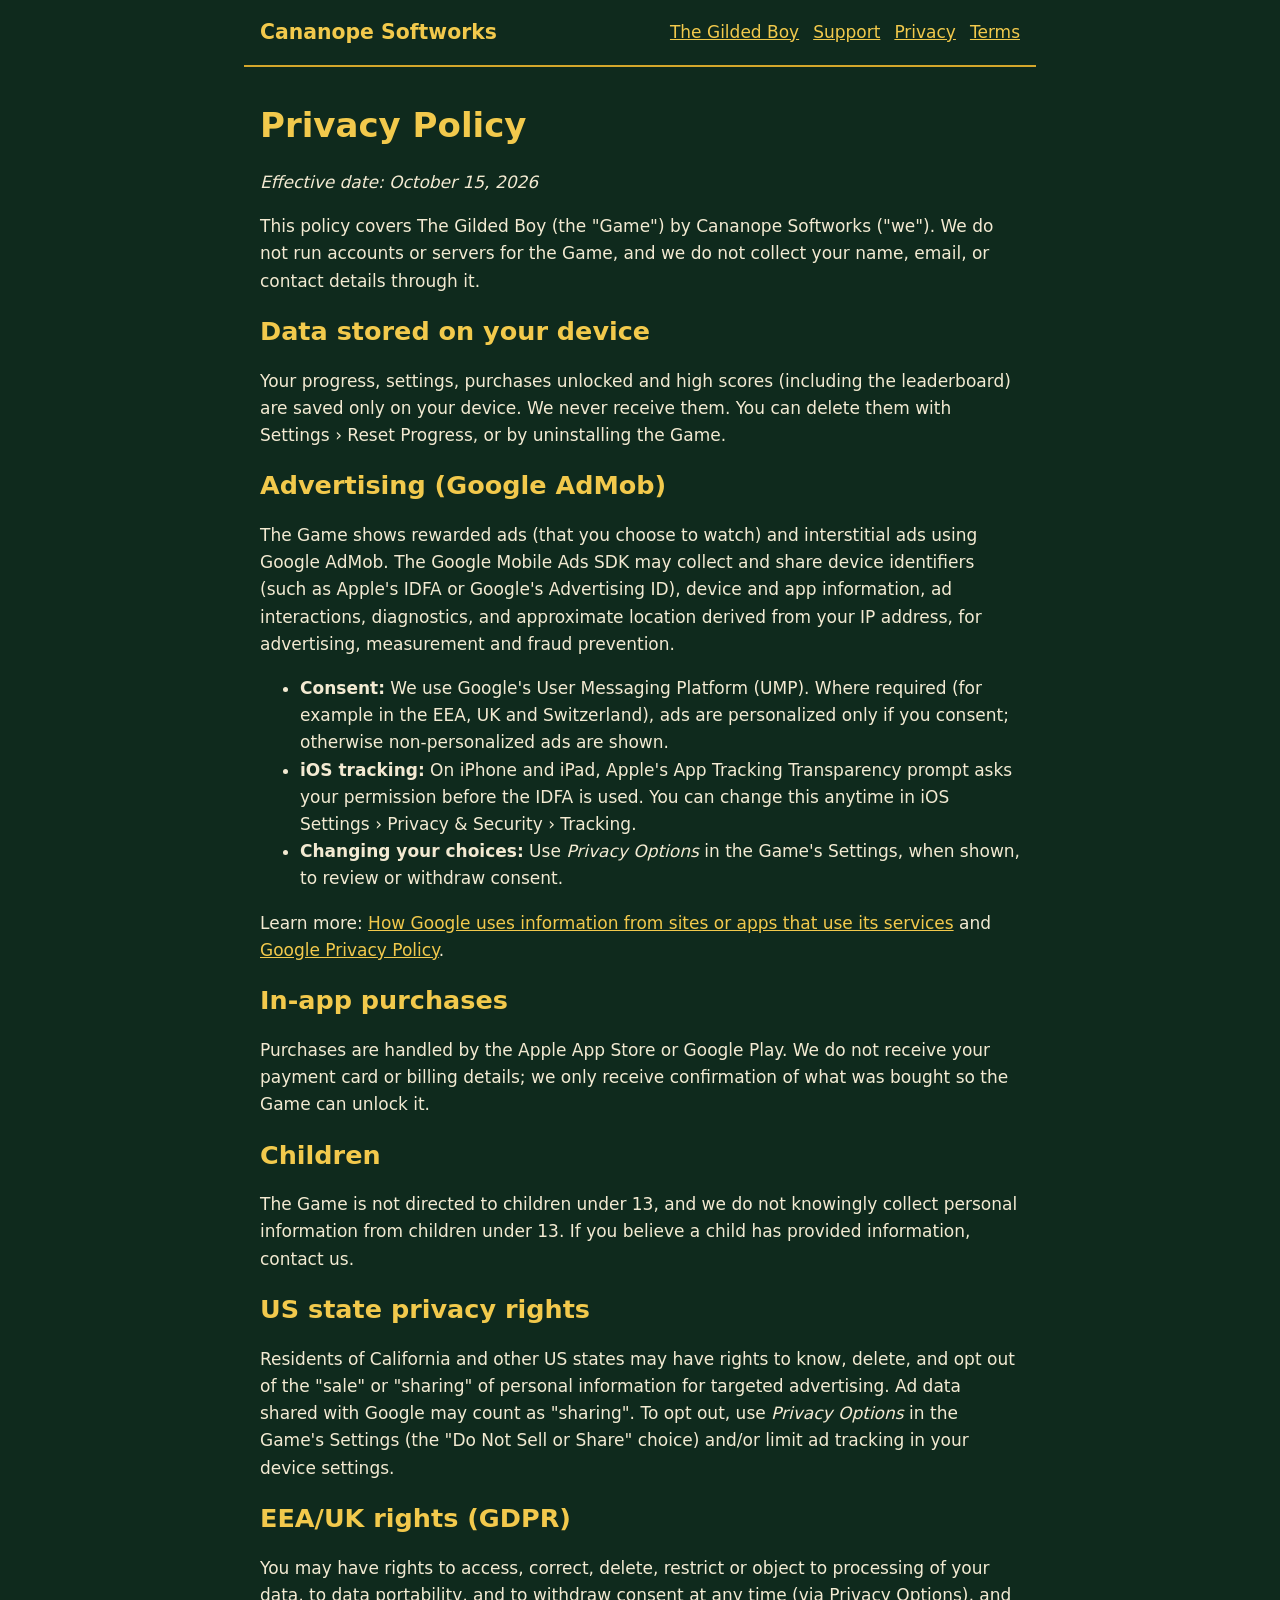
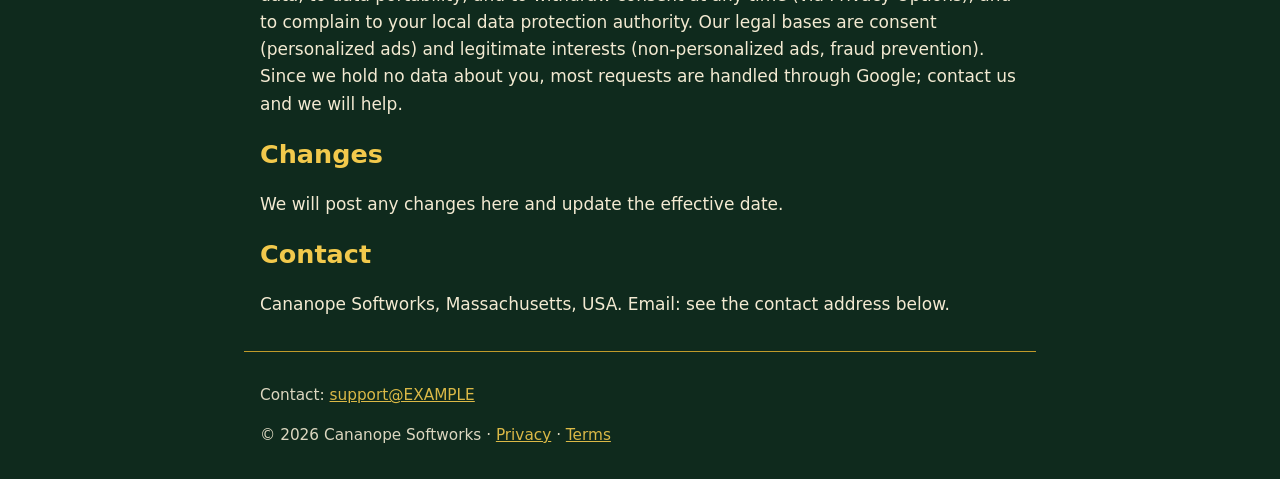
==== privacy.html @ b7f8e5b9 "Studio site" ====
<!doctype html><html lang="en"><head><meta charset="utf-8"><meta name="viewport" content="width=device-width,initial-scale=1"><title>Privacy Policy | Cananope Softworks</title><link rel="stylesheet" href="style.css"></head><body>
<header><a class="brand" href="index.html">Cananope Softworks</a><nav><a href="the-gilded-boy.html">The Gilded Boy</a><a href="support.html">Support</a><a href="privacy.html">Privacy</a><a href="terms.html">Terms</a></nav></header>
<main><h1>Privacy Policy</h1><p><em>Effective date: October 15, 2026</em></p>
<p>This policy covers The Gilded Boy (the "Game") by Cananope Softworks ("we"). We do not run accounts or servers for the Game, and we do not collect your name, email, or contact details through it.</p>
<h2>Data stored on your device</h2><p>Your progress, settings, purchases unlocked and high scores (including the leaderboard) are saved only on your device. We never receive them. You can delete them with Settings &rsaquo; Reset Progress, or by uninstalling the Game.</p>
<h2>Advertising (Google AdMob)</h2><p>The Game shows rewarded ads (that you choose to watch) and interstitial ads using Google AdMob. The Google Mobile Ads SDK may collect and share device identifiers (such as Apple's IDFA or Google's Advertising ID), device and app information, ad interactions, diagnostics, and approximate location derived from your IP address, for advertising, measurement and fraud prevention.</p>
<ul><li><strong>Consent:</strong> We use Google's User Messaging Platform (UMP). Where required (for example in the EEA, UK and Switzerland), ads are personalized only if you consent; otherwise non-personalized ads are shown.</li>
<li><strong>iOS tracking:</strong> On iPhone and iPad, Apple's App Tracking Transparency prompt asks your permission before the IDFA is used. You can change this anytime in iOS Settings &rsaquo; Privacy &amp; Security &rsaquo; Tracking.</li>
<li><strong>Changing your choices:</strong> Use <em>Privacy Options</em> in the Game's Settings, when shown, to review or withdraw consent.</li></ul>
<p>Learn more: <a href="https://policies.google.com/technologies/partner-sites">How Google uses information from sites or apps that use its services</a> and <a href="https://policies.google.com/privacy">Google Privacy Policy</a>.</p>
<h2>In-app purchases</h2><p>Purchases are handled by the Apple App Store or Google Play. We do not receive your payment card or billing details; we only receive confirmation of what was bought so the Game can unlock it.</p>
<h2>Children</h2><p>The Game is not directed to children under 13, and we do not knowingly collect personal information from children under 13. If you believe a child has provided information, contact us.</p>
<h2>US state privacy rights</h2><p>Residents of California and other US states may have rights to know, delete, and opt out of the "sale" or "sharing" of personal information for targeted advertising. Ad data shared with Google may count as "sharing". To opt out, use <em>Privacy Options</em> in the Game's Settings (the "Do Not Sell or Share" choice) and/or limit ad tracking in your device settings.</p>
<h2>EEA/UK rights (GDPR)</h2><p>You may have rights to access, correct, delete, restrict or object to processing of your data, to data portability, and to withdraw consent at any time (via Privacy Options), and to complain to your local data protection authority. Our legal bases are consent (personalized ads) and legitimate interests (non-personalized ads, fraud prevention). Since we hold no data about you, most requests are handled through Google; contact us and we will help.</p>
<h2>Changes</h2><p>We will post any changes here and update the effective date.</p>
<h2>Contact</h2><p>Cananope Softworks, Massachusetts, USA. Email: see the contact address below.</p></main>
<footer><p>Contact: <a href="mailto:support@EXAMPLE">support@EXAMPLE</a></p><p>&copy; 2026 Cananope Softworks &middot; <a href="privacy.html">Privacy</a> &middot; <a href="terms.html">Terms</a></p></footer></body></html>
---- style.css ----
body{margin:0;font:17px/1.6 system-ui,sans-serif;background:#0f2a1d;color:#f3ead2}
header,main,footer{max-width:760px;margin:auto;padding:16px}
header{display:flex;flex-wrap:wrap;gap:10px;justify-content:space-between;align-items:center;border-bottom:2px solid #d4a72c}
.brand{font-weight:800;font-size:1.2em;color:#f2c94c;text-decoration:none}
nav a{margin-left:14px}a{color:#f2c94c}
h1,h2,h3{color:#f2c94c;line-height:1.2}
.card{display:flex;gap:16px;align-items:center;background:#173b29;border:2px solid #d4a72c;border-radius:14px;padding:14px;text-decoration:none;color:inherit}
.card img{border-radius:18px}.card h2{margin:0}
.hero{width:100%;height:auto;border-radius:12px;border:2px solid #d4a72c}
.note{font-size:.85em;opacity:.85;border-left:3px solid #d4a72c;padding-left:10px}
footer{border-top:1px solid #d4a72c;font-size:.9em;opacity:.9}
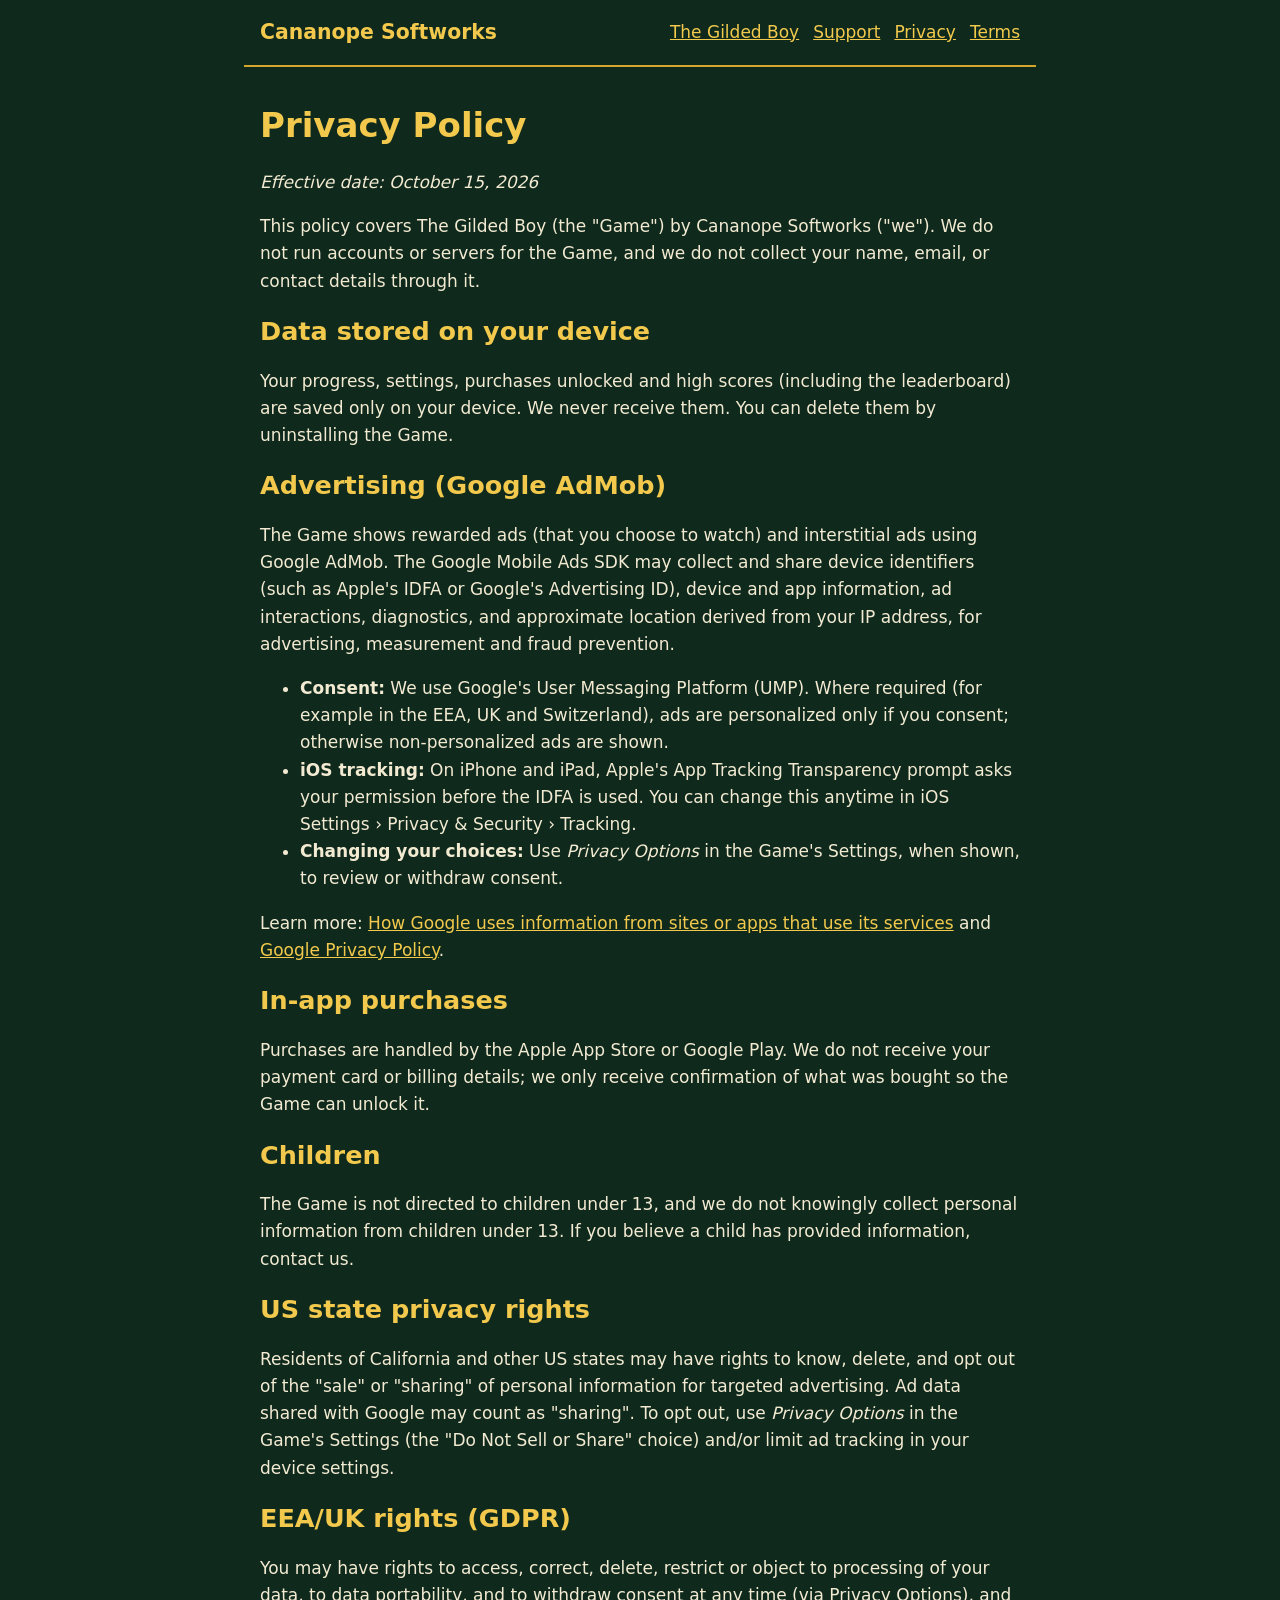
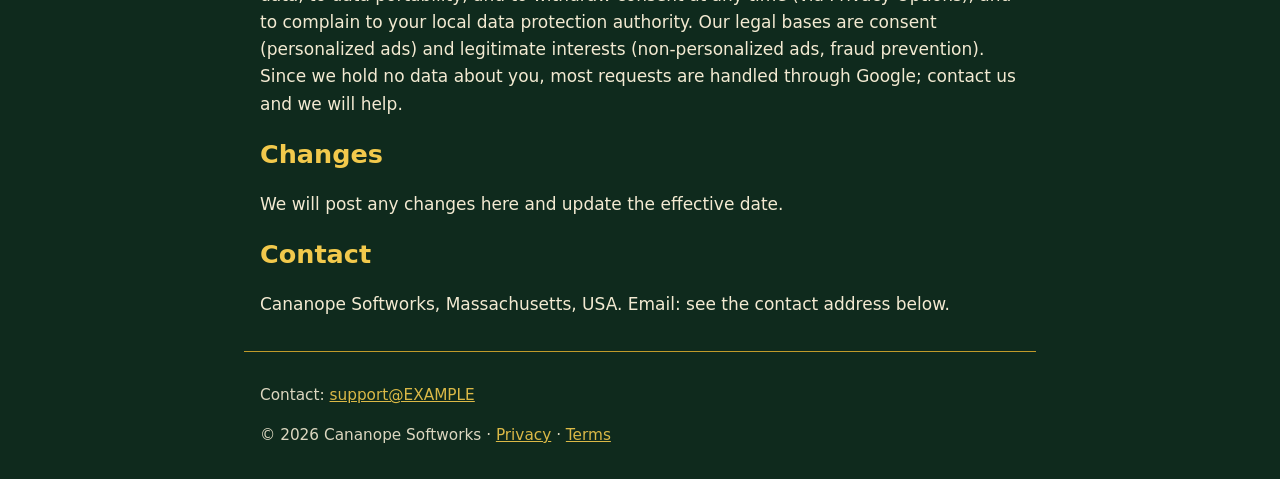
==== commit 0f755665: "Fix in-game menu wording" ====
--- a/privacy.html
+++ b/privacy.html
@@ -2,7 +2,7 @@
 <header><a class="brand" href="index.html">Cananope Softworks</a><nav><a href="the-gilded-boy.html">The Gilded Boy</a><a href="support.html">Support</a><a href="privacy.html">Privacy</a><a href="terms.html">Terms</a></nav></header>
 <main><h1>Privacy Policy</h1><p><em>Effective date: October 15, 2026</em></p>
 <p>This policy covers The Gilded Boy (the "Game") by Cananope Softworks ("we"). We do not run accounts or servers for the Game, and we do not collect your name, email, or contact details through it.</p>
-<h2>Data stored on your device</h2><p>Your progress, settings, purchases unlocked and high scores (including the leaderboard) are saved only on your device. We never receive them. You can delete them with Settings &rsaquo; Reset Progress, or by uninstalling the Game.</p>
+<h2>Data stored on your device</h2><p>Your progress, settings, purchases unlocked and high scores (including the leaderboard) are saved only on your device. We never receive them. You can delete them by uninstalling the Game.</p>
 <h2>Advertising (Google AdMob)</h2><p>The Game shows rewarded ads (that you choose to watch) and interstitial ads using Google AdMob. The Google Mobile Ads SDK may collect and share device identifiers (such as Apple's IDFA or Google's Advertising ID), device and app information, ad interactions, diagnostics, and approximate location derived from your IP address, for advertising, measurement and fraud prevention.</p>
 <ul><li><strong>Consent:</strong> We use Google's User Messaging Platform (UMP). Where required (for example in the EEA, UK and Switzerland), ads are personalized only if you consent; otherwise non-personalized ads are shown.</li>
 <li><strong>iOS tracking:</strong> On iPhone and iPad, Apple's App Tracking Transparency prompt asks your permission before the IDFA is used. You can change this anytime in iOS Settings &rsaquo; Privacy &amp; Security &rsaquo; Tracking.</li>
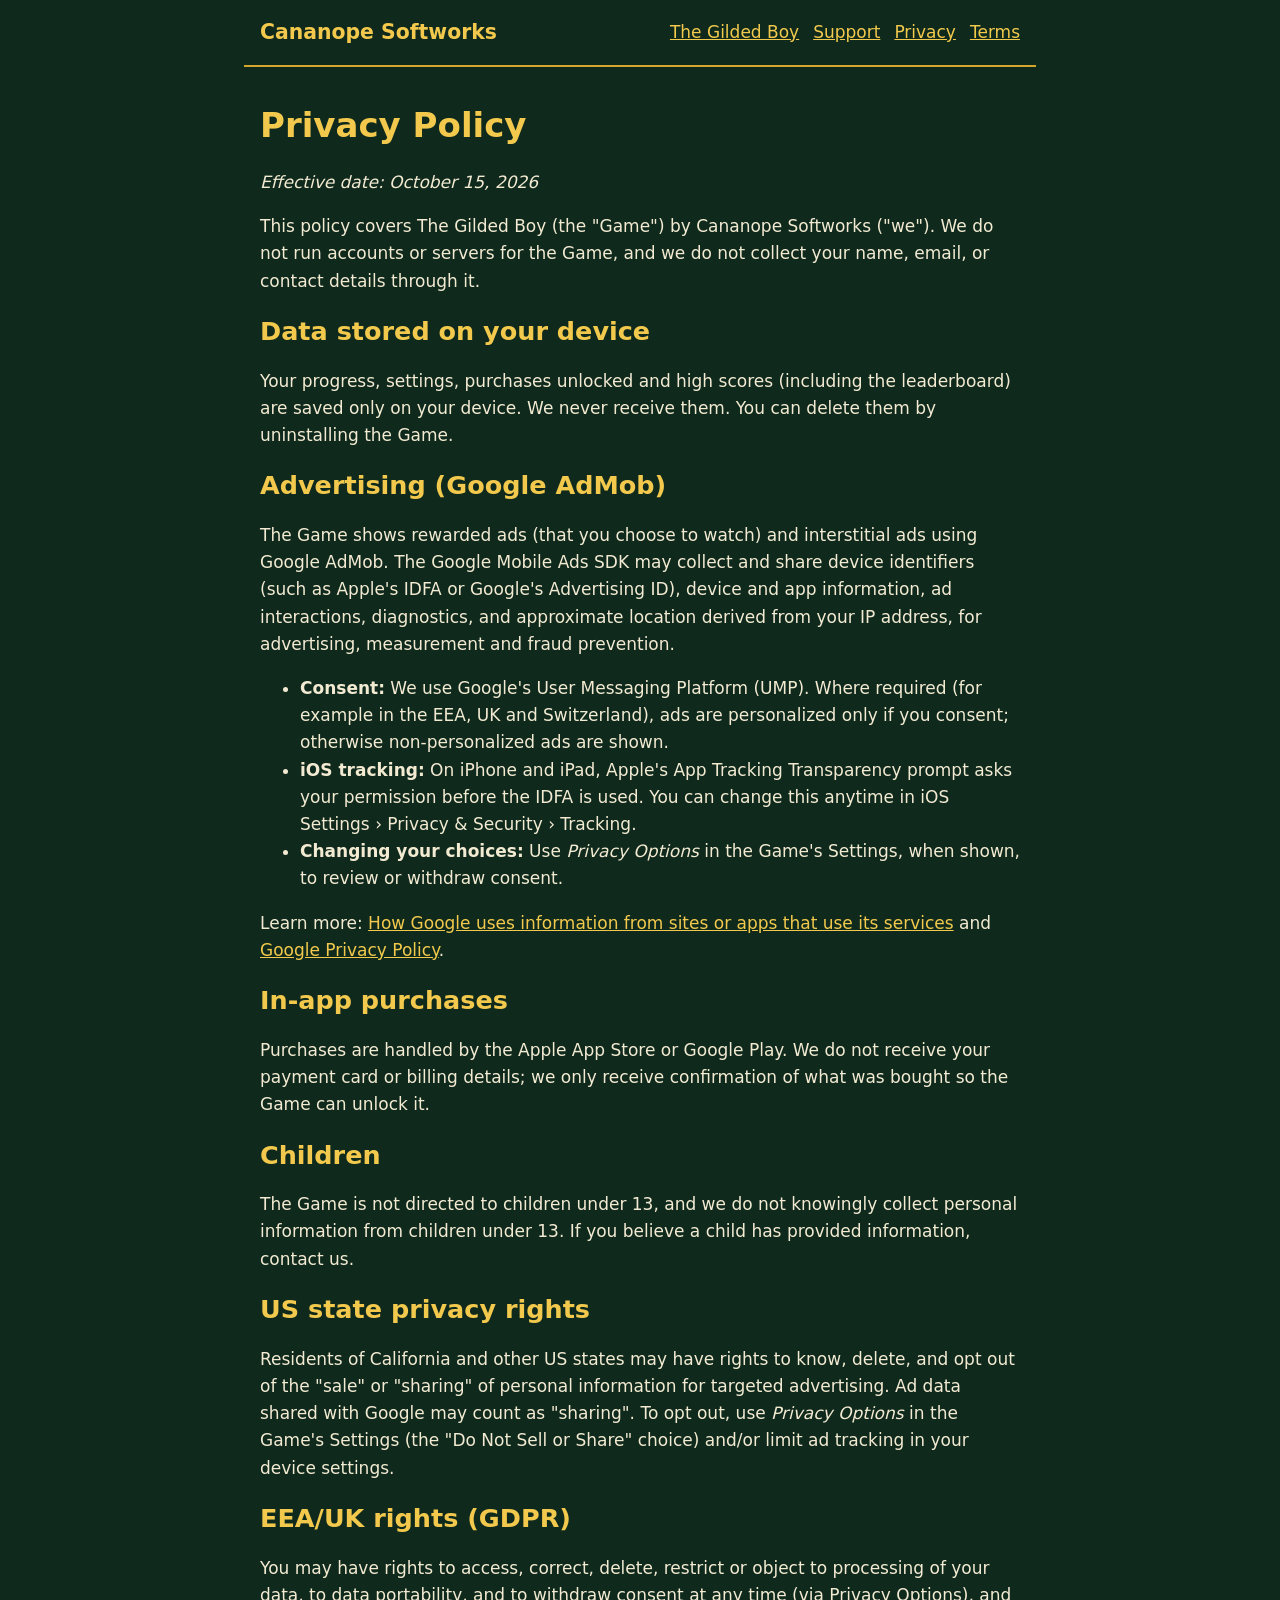
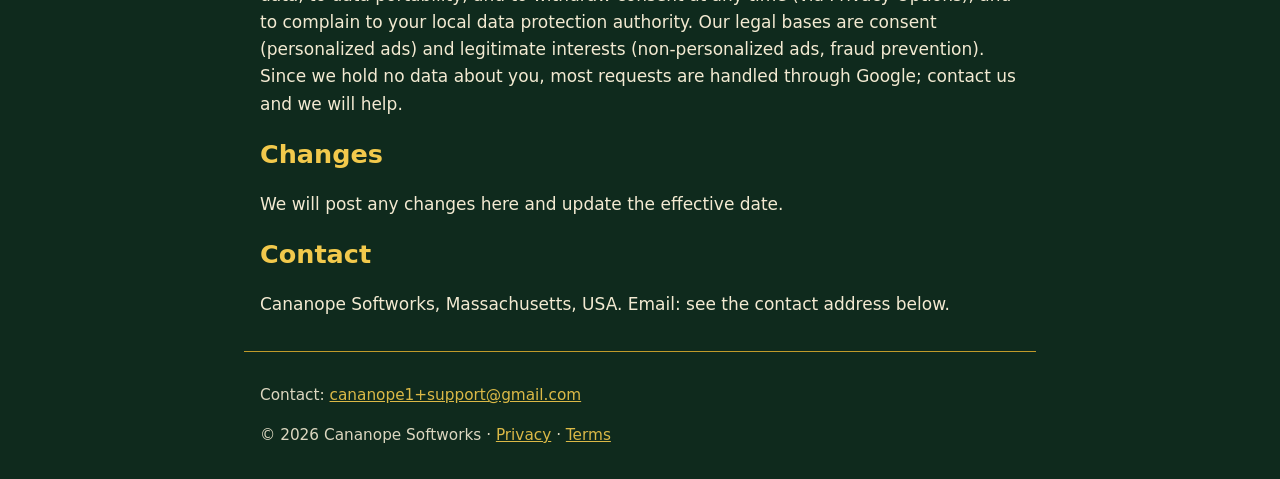
==== commit 659b0c92: "Contact email, menu wording" ====
--- a/privacy.html
+++ b/privacy.html
@@ -14,4 +14,4 @@
 <h2>EEA/UK rights (GDPR)</h2><p>You may have rights to access, correct, delete, restrict or object to processing of your data, to data portability, and to withdraw consent at any time (via Privacy Options), and to complain to your local data protection authority. Our legal bases are consent (personalized ads) and legitimate interests (non-personalized ads, fraud prevention). Since we hold no data about you, most requests are handled through Google; contact us and we will help.</p>
 <h2>Changes</h2><p>We will post any changes here and update the effective date.</p>
 <h2>Contact</h2><p>Cananope Softworks, Massachusetts, USA. Email: see the contact address below.</p></main>
-<footer><p>Contact: <a href="mailto:support@EXAMPLE">support@EXAMPLE</a></p><p>&copy; 2026 Cananope Softworks &middot; <a href="privacy.html">Privacy</a> &middot; <a href="terms.html">Terms</a></p></footer></body></html>+<footer><p>Contact: <a href="mailto:cananope1+support@gmail.com">cananope1+support@gmail.com</a></p><p>&copy; 2026 Cananope Softworks &middot; <a href="privacy.html">Privacy</a> &middot; <a href="terms.html">Terms</a></p></footer></body></html>
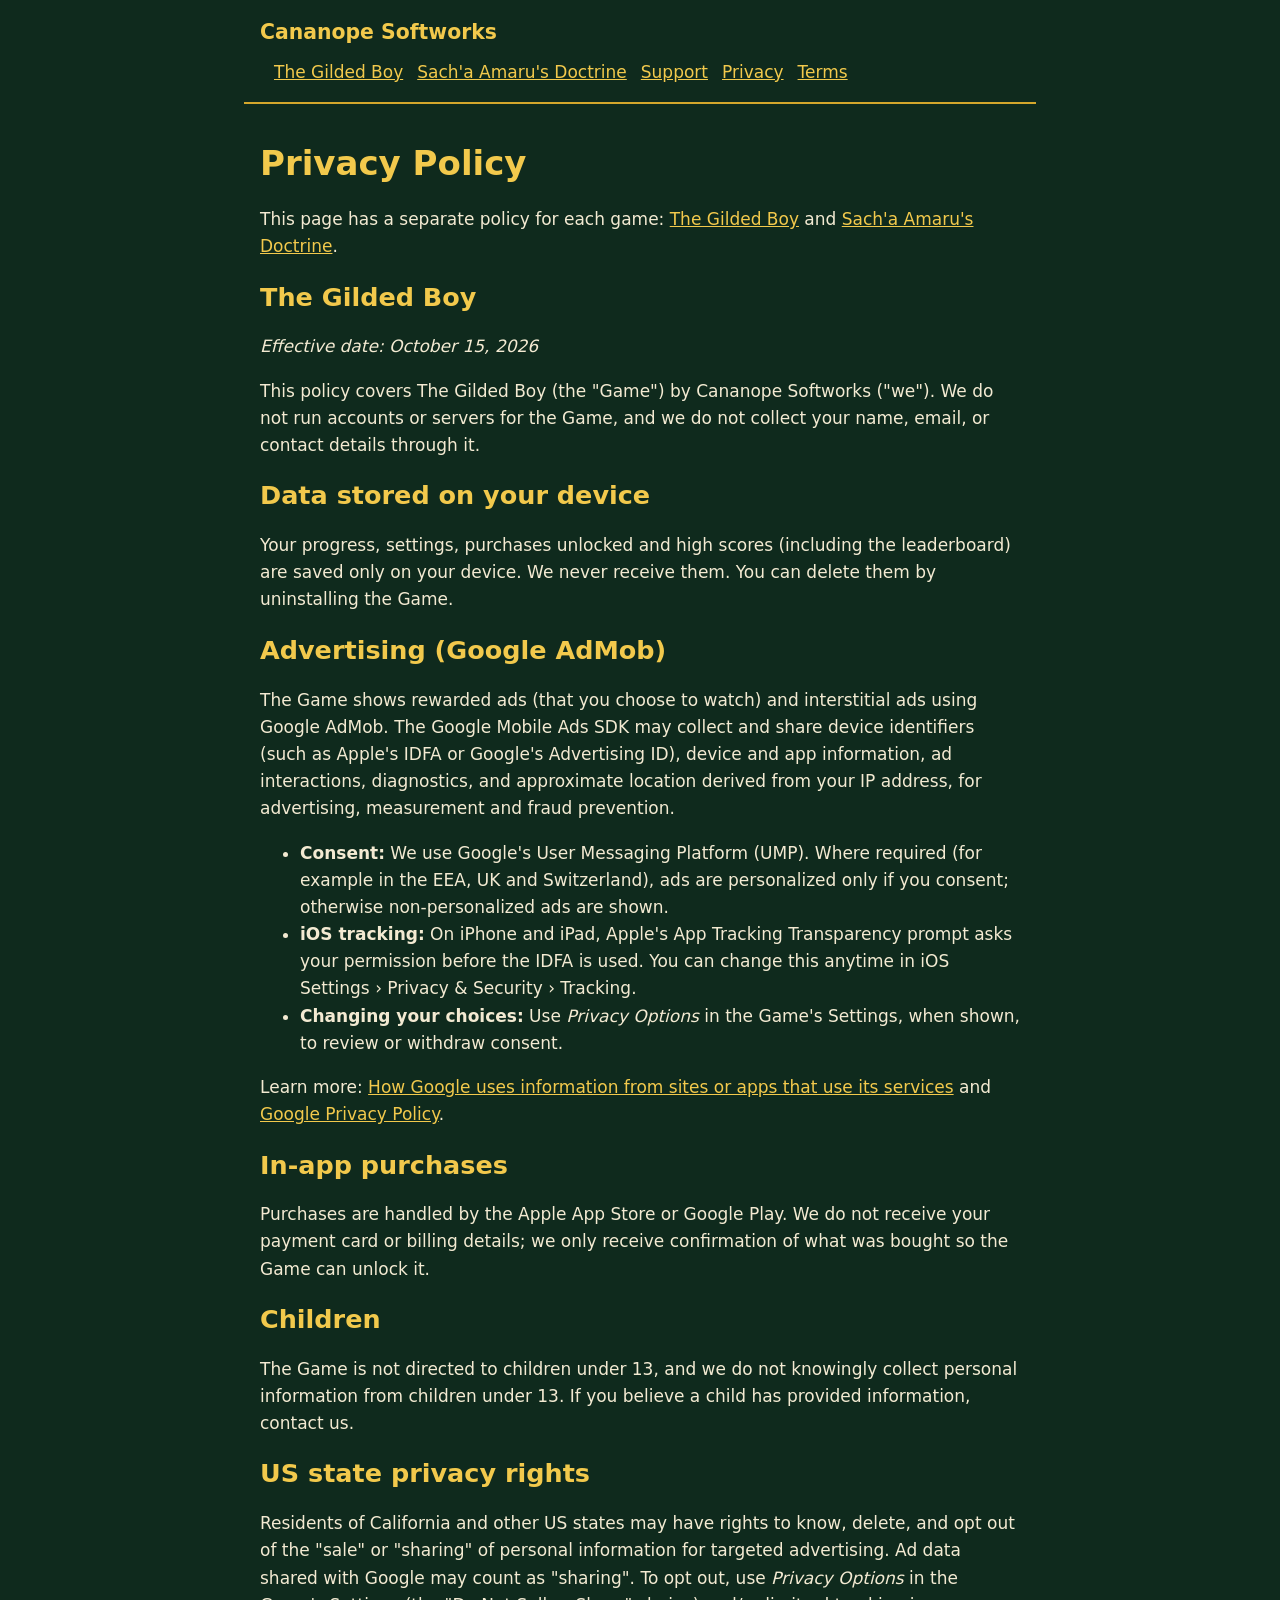
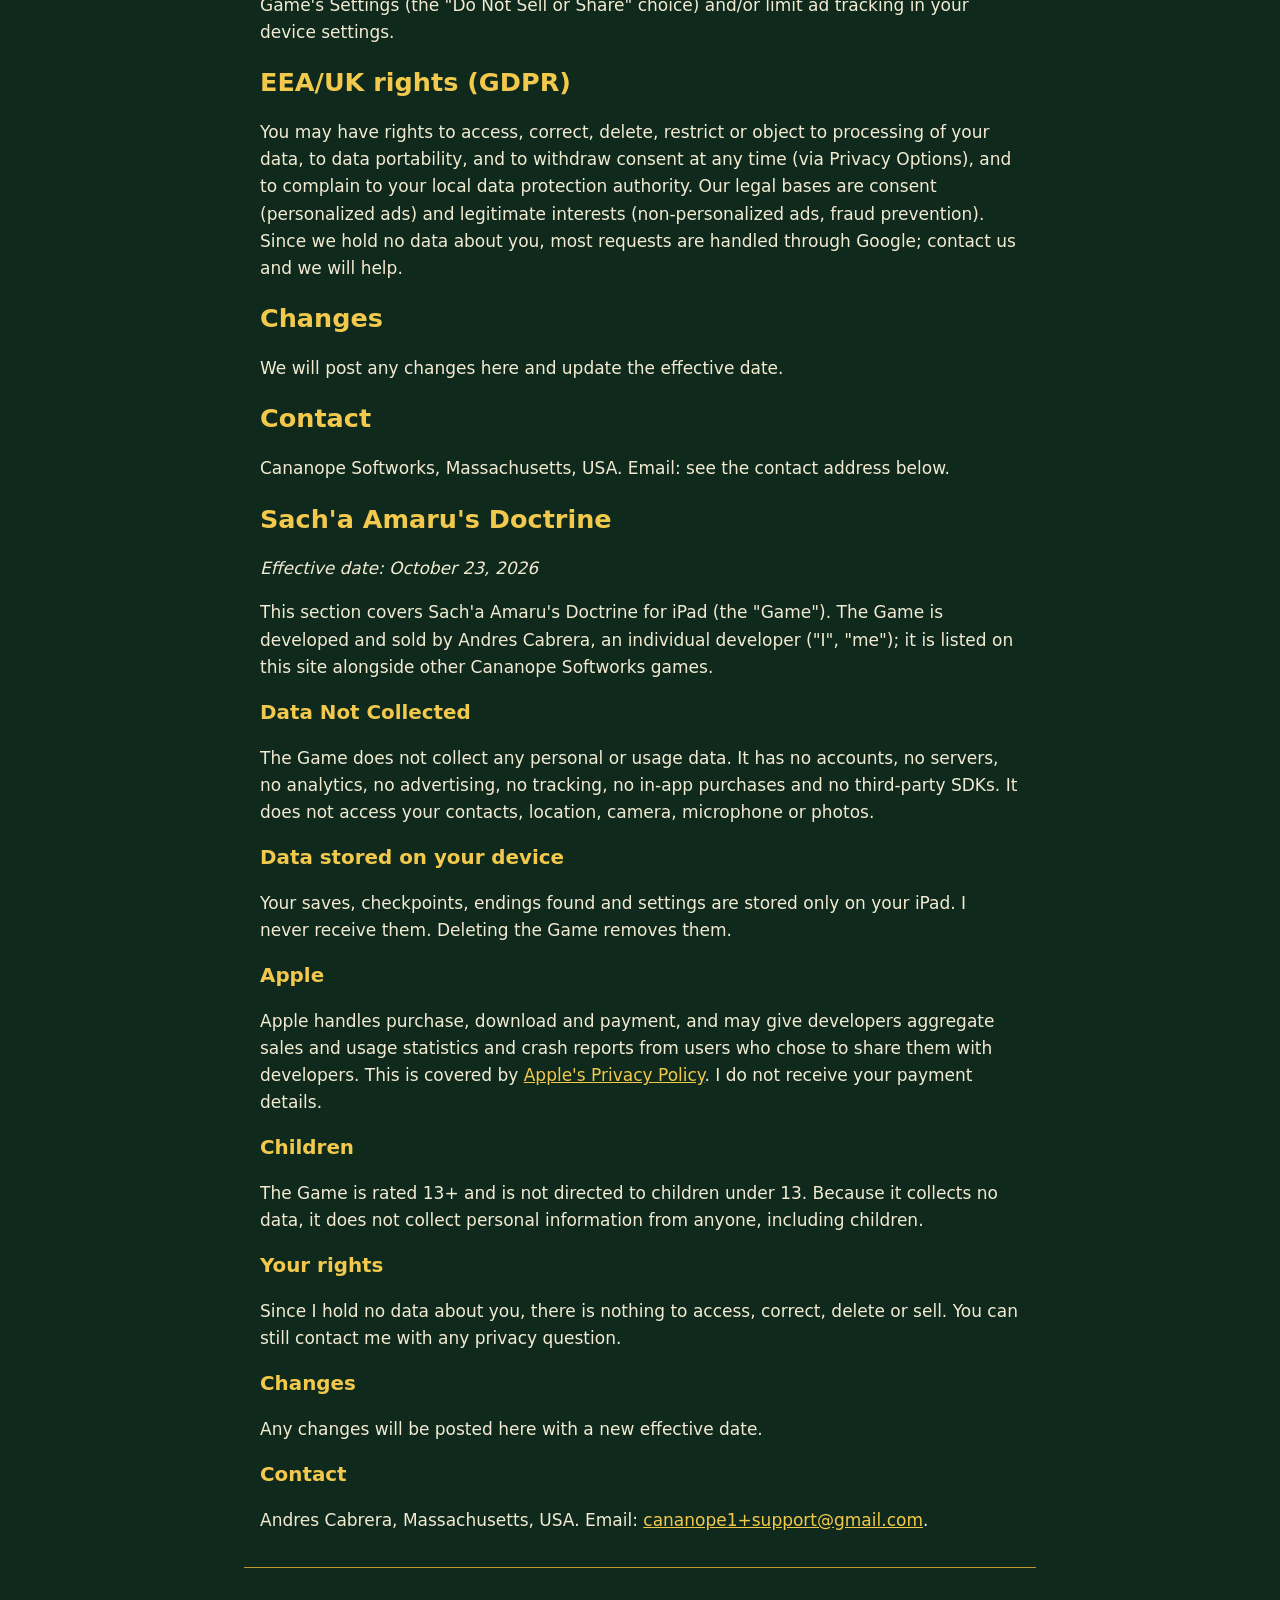
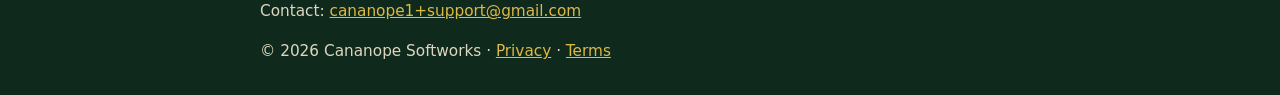
==== commit 0911ba7e: "Add Sach'a Amaru's Doctrine page; per-game privacy/support sections Co-authored-by: Janus <mascokito" ====
--- a/privacy.html
+++ b/privacy.html
@@ -1,6 +1,7 @@
 <!doctype html><html lang="en"><head><meta charset="utf-8"><meta name="viewport" content="width=device-width,initial-scale=1"><title>Privacy Policy | Cananope Softworks</title><link rel="stylesheet" href="style.css"></head><body>
-<header><a class="brand" href="index.html">Cananope Softworks</a><nav><a href="the-gilded-boy.html">The Gilded Boy</a><a href="support.html">Support</a><a href="privacy.html">Privacy</a><a href="terms.html">Terms</a></nav></header>
-<main><h1>Privacy Policy</h1><p><em>Effective date: October 15, 2026</em></p>
+<header><a class="brand" href="index.html">Cananope Softworks</a><nav><a href="the-gilded-boy.html">The Gilded Boy</a><a href="sachaamaru.html">Sach'a Amaru's Doctrine</a><a href="support.html">Support</a><a href="privacy.html">Privacy</a><a href="terms.html">Terms</a></nav></header>
+<main><h1>Privacy Policy</h1><p>This page has a separate policy for each game: <a href="#the-gilded-boy">The Gilded Boy</a> and <a href="#sachaamaru">Sach'a Amaru's Doctrine</a>.</p>
+<section id="the-gilded-boy"><h2>The Gilded Boy</h2><p><em>Effective date: October 15, 2026</em></p>
 <p>This policy covers The Gilded Boy (the "Game") by Cananope Softworks ("we"). We do not run accounts or servers for the Game, and we do not collect your name, email, or contact details through it.</p>
 <h2>Data stored on your device</h2><p>Your progress, settings, purchases unlocked and high scores (including the leaderboard) are saved only on your device. We never receive them. You can delete them by uninstalling the Game.</p>
 <h2>Advertising (Google AdMob)</h2><p>The Game shows rewarded ads (that you choose to watch) and interstitial ads using Google AdMob. The Google Mobile Ads SDK may collect and share device identifiers (such as Apple's IDFA or Google's Advertising ID), device and app information, ad interactions, diagnostics, and approximate location derived from your IP address, for advertising, measurement and fraud prevention.</p>
@@ -13,5 +14,14 @@
 <h2>US state privacy rights</h2><p>Residents of California and other US states may have rights to know, delete, and opt out of the "sale" or "sharing" of personal information for targeted advertising. Ad data shared with Google may count as "sharing". To opt out, use <em>Privacy Options</em> in the Game's Settings (the "Do Not Sell or Share" choice) and/or limit ad tracking in your device settings.</p>
 <h2>EEA/UK rights (GDPR)</h2><p>You may have rights to access, correct, delete, restrict or object to processing of your data, to data portability, and to withdraw consent at any time (via Privacy Options), and to complain to your local data protection authority. Our legal bases are consent (personalized ads) and legitimate interests (non-personalized ads, fraud prevention). Since we hold no data about you, most requests are handled through Google; contact us and we will help.</p>
 <h2>Changes</h2><p>We will post any changes here and update the effective date.</p>
-<h2>Contact</h2><p>Cananope Softworks, Massachusetts, USA. Email: see the contact address below.</p></main>
+<h2>Contact</h2><p>Cananope Softworks, Massachusetts, USA. Email: see the contact address below.</p></section>
+<section id="sachaamaru"><h2>Sach'a Amaru's Doctrine</h2><p><em>Effective date: October 23, 2026</em></p>
+<p>This section covers Sach'a Amaru's Doctrine for iPad (the "Game"). The Game is developed and sold by Andres Cabrera, an individual developer ("I", "me"); it is listed on this site alongside other Cananope Softworks games.</p>
+<h3>Data Not Collected</h3><p>The Game does not collect any personal or usage data. It has no accounts, no servers, no analytics, no advertising, no tracking, no in-app purchases and no third-party SDKs. It does not access your contacts, location, camera, microphone or photos.</p>
+<h3>Data stored on your device</h3><p>Your saves, checkpoints, endings found and settings are stored only on your iPad. I never receive them. Deleting the Game removes them.</p>
+<h3>Apple</h3><p>Apple handles purchase, download and payment, and may give developers aggregate sales and usage statistics and crash reports from users who chose to share them with developers. This is covered by <a href="https://www.apple.com/legal/privacy/">Apple's Privacy Policy</a>. I do not receive your payment details.</p>
+<h3>Children</h3><p>The Game is rated 13+ and is not directed to children under 13. Because it collects no data, it does not collect personal information from anyone, including children.</p>
+<h3>Your rights</h3><p>Since I hold no data about you, there is nothing to access, correct, delete or sell. You can still contact me with any privacy question.</p>
+<h3>Changes</h3><p>Any changes will be posted here with a new effective date.</p>
+<h3>Contact</h3><p>Andres Cabrera, Massachusetts, USA. Email: <a href="mailto:cananope1+support@gmail.com">cananope1+support@gmail.com</a>.</p></section></main>
 <footer><p>Contact: <a href="mailto:cananope1+support@gmail.com">cananope1+support@gmail.com</a></p><p>&copy; 2026 Cananope Softworks &middot; <a href="privacy.html">Privacy</a> &middot; <a href="terms.html">Terms</a></p></footer></body></html>
